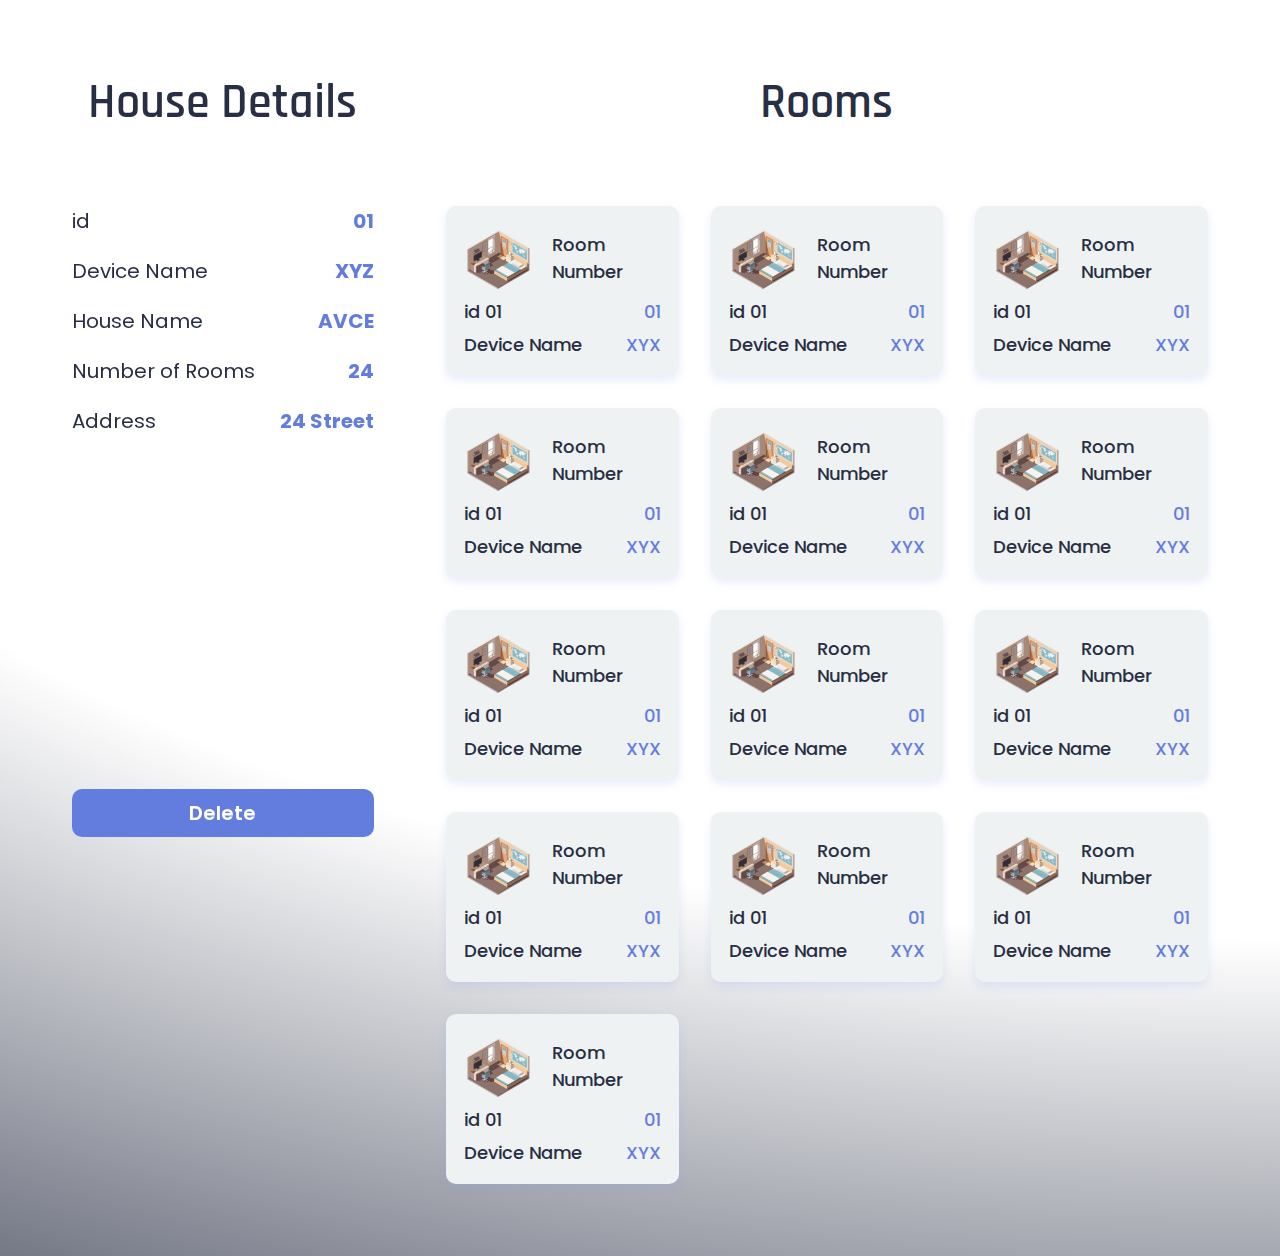
==== room.html @ e06ab044 "Completed" ====
<!DOCTYPE html>
<html lang="en">

<head>
    <meta charset="UTF-8">
    <meta name="viewport" content="width=device-width, initial-scale=1.0">

    <!-- CSS Links -->
    <link rel="stylesheet" href="css/style.css">

    <!-- room CSS Links -->
    <link rel="stylesheet" href="css/room.css">

    <!-- title -->
    <title>Temperature Checker - Room</title>

</head>

<body>

    <div class="house__detail">

        <div class="header__container">

            <h1 class="small__title">
                House Details
            </h1>

            <div class="detail__container">

                <span class="detail__list">
                    id

                    <span>
                        01
                    </span>
                </span>

                <span class="detail__list">
                    Device Name

                    <span>
                        XYZ
                    </span>
                </span>

                <span class="detail__list">
                    House Name

                    <span>
                        AVCE
                    </span>
                </span>

                <span class="detail__list">
                    Number of Rooms

                    <span>
                        24
                    </span>
                </span>

                <span class="detail__list">
                    Address

                    <span>
                        24 Street
                    </span>
                </span>

            </div>

        </div>

        <a href="#" class="btn">
            Delete
        </a>

    </div>

    <div class="room__container">

        <h1 class="small__title">
            Rooms
        </h1>

        <div class="cards__container">

            <div class="room__card">

                <div class="card__img">
                    <img src="images/room.png" alt="Room Image">
                    <span class="room__text">
                        Room Number
                    </span>
                </div>

                <span class="room__text">
                    id 01

                    <span>
                        01
                    </span>
                </span>

                <span class="room__text">
                    Device Name

                    <span>
                        XYX
                    </span>
                </span>

            </div>

            <div class="room__card">

                <div class="card__img">
                    <img src="images/room.png" alt="Room Image">
                    <span class="room__text">
                        Room Number
                    </span>
                </div>

                <span class="room__text">
                    id 01

                    <span>
                        01
                    </span>
                </span>

                <span class="room__text">
                    Device Name

                    <span>
                        XYX
                    </span>
                </span>

            </div>

            <div class="room__card">

                <div class="card__img">
                    <img src="images/room.png" alt="Room Image">
                    <span class="room__text">
                        Room Number
                    </span>
                </div>

                <span class="room__text">
                    id 01

                    <span>
                        01
                    </span>
                </span>

                <span class="room__text">
                    Device Name

                    <span>
                        XYX
                    </span>
                </span>

            </div>

            <div class="room__card">

                <div class="card__img">
                    <img src="images/room.png" alt="Room Image">
                    <span class="room__text">
                        Room Number
                    </span>
                </div>

                <span class="room__text">
                    id 01

                    <span>
                        01
                    </span>
                </span>

                <span class="room__text">
                    Device Name

                    <span>
                        XYX
                    </span>
                </span>

            </div>

            <div class="room__card">

                <div class="card__img">
                    <img src="images/room.png" alt="Room Image">
                    <span class="room__text">
                        Room Number
                    </span>
                </div>

                <span class="room__text">
                    id 01

                    <span>
                        01
                    </span>
                </span>

                <span class="room__text">
                    Device Name

                    <span>
                        XYX
                    </span>
                </span>

            </div>

            <div class="room__card">

                <div class="card__img">
                    <img src="images/room.png" alt="Room Image">
                    <span class="room__text">
                        Room Number
                    </span>
                </div>

                <span class="room__text">
                    id 01

                    <span>
                        01
                    </span>
                </span>

                <span class="room__text">
                    Device Name

                    <span>
                        XYX
                    </span>
                </span>

            </div>

            <div class="room__card">

                <div class="card__img">
                    <img src="images/room.png" alt="Room Image">
                    <span class="room__text">
                        Room Number
                    </span>
                </div>

                <span class="room__text">
                    id 01

                    <span>
                        01
                    </span>
                </span>

                <span class="room__text">
                    Device Name

                    <span>
                        XYX
                    </span>
                </span>

            </div>

            <div class="room__card">

                <div class="card__img">
                    <img src="images/room.png" alt="Room Image">
                    <span class="room__text">
                        Room Number
                    </span>
                </div>

                <span class="room__text">
                    id 01

                    <span>
                        01
                    </span>
                </span>

                <span class="room__text">
                    Device Name

                    <span>
                        XYX
                    </span>
                </span>

            </div>

            <div class="room__card">

                <div class="card__img">
                    <img src="images/room.png" alt="Room Image">
                    <span class="room__text">
                        Room Number
                    </span>
                </div>

                <span class="room__text">
                    id 01

                    <span>
                        01
                    </span>
                </span>

                <span class="room__text">
                    Device Name

                    <span>
                        XYX
                    </span>
                </span>

            </div>

            <div class="room__card">

                <div class="card__img">
                    <img src="images/room.png" alt="Room Image">
                    <span class="room__text">
                        Room Number
                    </span>
                </div>

                <span class="room__text">
                    id 01

                    <span>
                        01
                    </span>
                </span>

                <span class="room__text">
                    Device Name

                    <span>
                        XYX
                    </span>
                </span>

            </div>

            <div class="room__card">

                <div class="card__img">
                    <img src="images/room.png" alt="Room Image">
                    <span class="room__text">
                        Room Number
                    </span>
                </div>

                <span class="room__text">
                    id 01

                    <span>
                        01
                    </span>
                </span>

                <span class="room__text">
                    Device Name

                    <span>
                        XYX
                    </span>
                </span>

            </div>

            <div class="room__card">

                <div class="card__img">
                    <img src="images/room.png" alt="Room Image">
                    <span class="room__text">
                        Room Number
                    </span>
                </div>

                <span class="room__text">
                    id 01

                    <span>
                        01
                    </span>
                </span>

                <span class="room__text">
                    Device Name

                    <span>
                        XYX
                    </span>
                </span>

            </div>

            <div class="room__card">

                <div class="card__img">
                    <img src="images/room.png" alt="Room Image">
                    <span class="room__text">
                        Room Number
                    </span>
                </div>

                <span class="room__text">
                    id 01

                    <span>
                        01
                    </span>
                </span>

                <span class="room__text">
                    Device Name

                    <span>
                        XYX
                    </span>
                </span>

            </div>

        </div>

    </div>

</body>

</html>
---- css/style.css ----
/* ====== Google Fonts (Rajdhani, Poppins, Raleway) ====== */
/* ====== Google Fonts (Rajdhani, Poppins, Raleway) ====== */

@import url('https://fonts.googleapis.com/css2?family=Poppins:ital,wght@0,100;0,200;0,300;0,400;0,500;0,600;0,700;0,800;0,900;1,100;1,200;1,300;1,400;1,500;1,600;1,700;1,800;1,900&family=Rajdhani:wght@300;400;500;600;700&family=Raleway:ital,wght@0,100;0,200;0,300;0,400;0,500;0,600;0,700;0,800;0,900;1,100;1,200;1,300;1,400;1,500;1,600;1,700;1,800;1,900&display=swap');




/* ====== Reset (Universal) ====== */
/* ====== Reset (Universal) ====== */

* {
    margin: 0;
    padding: 0;
    box-sizing: border-box;
    list-style: none;
    text-decoration: none;
    font-family: 'Poppins';
}




/* ====== HTML & BODY (Tag) ====== */
/* ====== HTML & BODY (Tag) ====== */

html,
body {
    width: 100%;
    min-height: 100%;
    background: radial-gradient(259.37% 141.42% at 100% 0%, #FFF 0%, #FFF 52.84%, #282E43 95.78%);
}

body {
    padding: 72px;

    display: flex;
    flex-direction: column;
    align-items: center;
    gap: 72px;
}




/* ====== Selection ====== */
/* ====== Selection ====== */


::selection{
    background-color: var(--primary-color);
    color: #FFF;
}



/* ====== Web Kit Scrollbar ====== */
/* ====== Web Kit Scrollbar ====== */


::-webkit-scrollbar {
    width: 4px;
}

::-webkit-scrollbar-thumb {
    background-color: var(--dark-color);
}




/* ====== Variables (Root) ====== */
/* ====== Variables (Root) ====== */

:root {
    --primary-color: #637DDF;
    --dark-color: #282E43;
}




/* ====== Components ====== */
/* ====== Components ====== */

.title {
    color: var(--dark-color);

    font-family: Rajdhani;
    font-size: 72px;
    font-style: normal;
    font-weight: 700;
    line-height: normal;
}

.small__title {
    color: var(--dark-color);

    font-family: Rajdhani;
    font-size: 48px;
    font-weight: 600;
    
    >span{
        font-family: Rajdhani;
        color: var(--primary-color);
    }
}

.btn {

    /* Layout */

    display: flex;
    padding: 9px 20px;
    justify-content: center;
    align-items: center;

    /* Style */

    border-radius: 10px;
    background: #637DDF;

    color: #FFF;
    font-size: 20px;
    font-style: normal;
    font-weight: 600;
    line-height: normal;
}
---- css/room.css ----
body {
    display: flex;
    flex-direction: row;
    align-items: start;
    gap: 72px;
}

.house__detail {

    top: 72px;
    position: sticky;

    display: flex;
    flex-direction: column;
    justify-content: space-between;
    align-items: center;
    min-height: 85svh;

    width: 450px;

    .header__container {
        display: flex;
        flex-direction: column;
        align-items: center;
        gap: 72px;

        width: 100%;

        .detail__container {
            display: flex;
            flex-direction: column;
            gap: 20px;

            width: 100%;

            .detail__list {

                /* Layout */

                display: flex;
                align-items: center;
                justify-content: space-between;

                width: 100%;

                /* Style */

                color: var(--dark-color);
                font-size: 20px;
                font-weight: 400;

                >span {
                    color: var(--primary-color);
                    font-size: 20px;
                    font-weight: 700;
                }
            }
        }
    }


    .btn {
        transition: .3s;
        width: 100%;
    }

    .btn:hover {
        animation: scale__small__big .2s 1;
    }
}


.room__container {
    display: flex;
    align-items: center;
    flex-direction: column;
    gap: 72px;

    width: 100%;

    .cards__container {
        width: 100%;

        display: grid;
        gap: 32px;
        grid-template-columns: repeat(3, 1fr);

        .room__card {

            /* Layout */

            display: flex;
            flex-direction: column;
            gap: 6px;

            padding: 18px;

            transition: .3s;

            /* Style */

            border-radius: 10px;
            background: #EEF2F3;
            box-shadow: 0px 4px 9.4px 0px rgba(133, 160, 251, 0.20);

            .card__img {

                /* Layout */

                display: flex;
                align-items: center;
                gap: 20px;

            }

            .room__text {

                /* Layout */

                display: flex;
                align-items: center;
                justify-content: space-between;
                width: 100%;

                /* Style */

                color: var(--dark-color);
                font-family: Poppins;
                font-size: 18px;
                font-style: normal;
                font-weight: 500;
                line-height: normal;

                >span {
                    color: var(--primary-color);
                }
            }

            >.house__text {
                padding-left: 7px;
            }
        }

        .room__card:hover{
            transform: scale(1.08);
        }
    }
}


@keyframes scale__small__big {
    0% {
        scale: 1;
    }

    25% {
        scale: .95;
    }

    65% {
        scale: 1.05;
    }

    100% {
        scale: 1;
    }
}
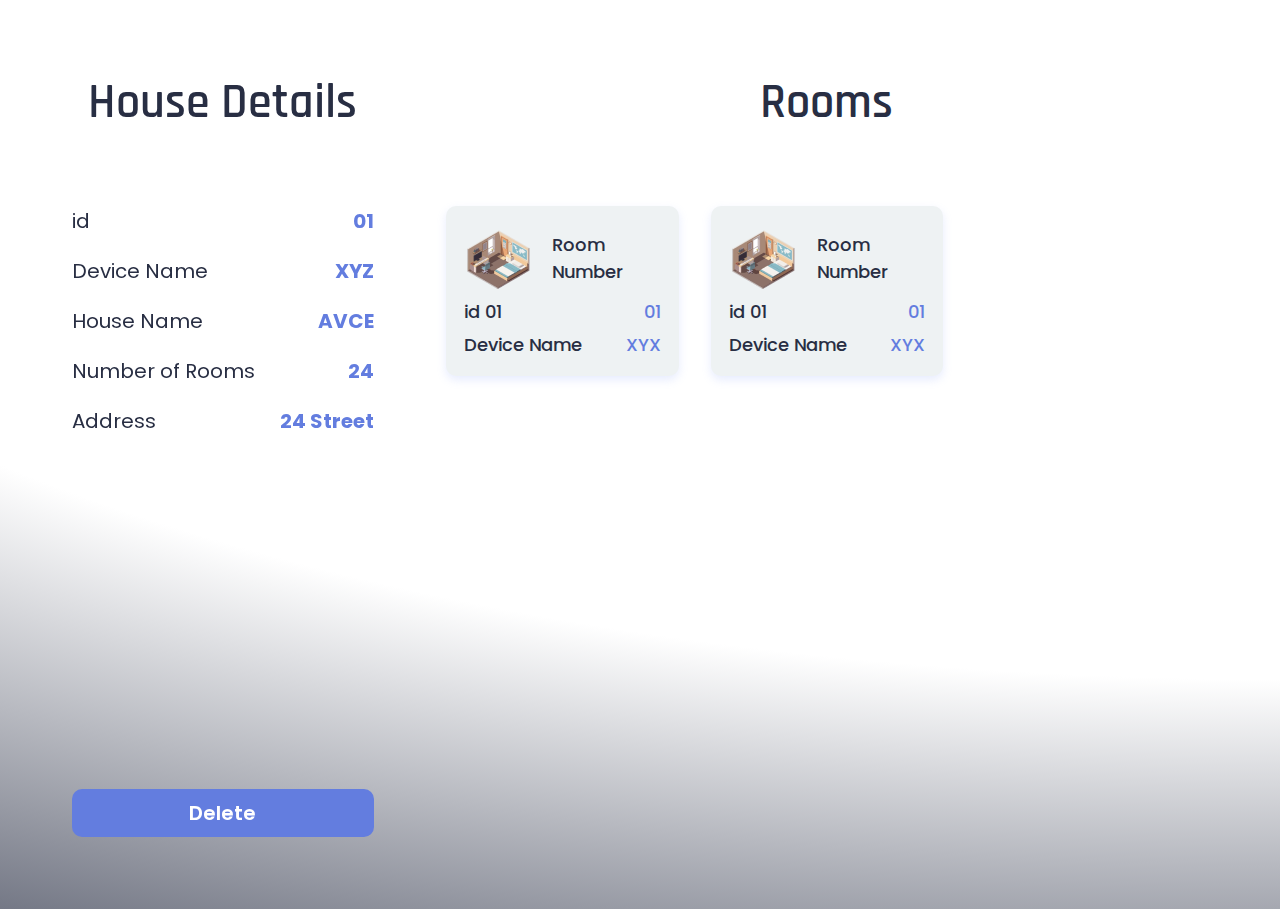
==== commit fea2f18d: "update" ====
--- a/room.html
+++ b/room.html
@@ -140,302 +140,6 @@
 
             </div>
 
-            <div class="room__card">
-
-                <div class="card__img">
-                    <img src="images/room.png" alt="Room Image">
-                    <span class="room__text">
-                        Room Number
-                    </span>
-                </div>
-
-                <span class="room__text">
-                    id 01
-
-                    <span>
-                        01
-                    </span>
-                </span>
-
-                <span class="room__text">
-                    Device Name
-
-                    <span>
-                        XYX
-                    </span>
-                </span>
-
-            </div>
-
-            <div class="room__card">
-
-                <div class="card__img">
-                    <img src="images/room.png" alt="Room Image">
-                    <span class="room__text">
-                        Room Number
-                    </span>
-                </div>
-
-                <span class="room__text">
-                    id 01
-
-                    <span>
-                        01
-                    </span>
-                </span>
-
-                <span class="room__text">
-                    Device Name
-
-                    <span>
-                        XYX
-                    </span>
-                </span>
-
-            </div>
-
-            <div class="room__card">
-
-                <div class="card__img">
-                    <img src="images/room.png" alt="Room Image">
-                    <span class="room__text">
-                        Room Number
-                    </span>
-                </div>
-
-                <span class="room__text">
-                    id 01
-
-                    <span>
-                        01
-                    </span>
-                </span>
-
-                <span class="room__text">
-                    Device Name
-
-                    <span>
-                        XYX
-                    </span>
-                </span>
-
-            </div>
-
-            <div class="room__card">
-
-                <div class="card__img">
-                    <img src="images/room.png" alt="Room Image">
-                    <span class="room__text">
-                        Room Number
-                    </span>
-                </div>
-
-                <span class="room__text">
-                    id 01
-
-                    <span>
-                        01
-                    </span>
-                </span>
-
-                <span class="room__text">
-                    Device Name
-
-                    <span>
-                        XYX
-                    </span>
-                </span>
-
-            </div>
-
-            <div class="room__card">
-
-                <div class="card__img">
-                    <img src="images/room.png" alt="Room Image">
-                    <span class="room__text">
-                        Room Number
-                    </span>
-                </div>
-
-                <span class="room__text">
-                    id 01
-
-                    <span>
-                        01
-                    </span>
-                </span>
-
-                <span class="room__text">
-                    Device Name
-
-                    <span>
-                        XYX
-                    </span>
-                </span>
-
-            </div>
-
-            <div class="room__card">
-
-                <div class="card__img">
-                    <img src="images/room.png" alt="Room Image">
-                    <span class="room__text">
-                        Room Number
-                    </span>
-                </div>
-
-                <span class="room__text">
-                    id 01
-
-                    <span>
-                        01
-                    </span>
-                </span>
-
-                <span class="room__text">
-                    Device Name
-
-                    <span>
-                        XYX
-                    </span>
-                </span>
-
-            </div>
-
-            <div class="room__card">
-
-                <div class="card__img">
-                    <img src="images/room.png" alt="Room Image">
-                    <span class="room__text">
-                        Room Number
-                    </span>
-                </div>
-
-                <span class="room__text">
-                    id 01
-
-                    <span>
-                        01
-                    </span>
-                </span>
-
-                <span class="room__text">
-                    Device Name
-
-                    <span>
-                        XYX
-                    </span>
-                </span>
-
-            </div>
-
-            <div class="room__card">
-
-                <div class="card__img">
-                    <img src="images/room.png" alt="Room Image">
-                    <span class="room__text">
-                        Room Number
-                    </span>
-                </div>
-
-                <span class="room__text">
-                    id 01
-
-                    <span>
-                        01
-                    </span>
-                </span>
-
-                <span class="room__text">
-                    Device Name
-
-                    <span>
-                        XYX
-                    </span>
-                </span>
-
-            </div>
-
-            <div class="room__card">
-
-                <div class="card__img">
-                    <img src="images/room.png" alt="Room Image">
-                    <span class="room__text">
-                        Room Number
-                    </span>
-                </div>
-
-                <span class="room__text">
-                    id 01
-
-                    <span>
-                        01
-                    </span>
-                </span>
-
-                <span class="room__text">
-                    Device Name
-
-                    <span>
-                        XYX
-                    </span>
-                </span>
-
-            </div>
-
-            <div class="room__card">
-
-                <div class="card__img">
-                    <img src="images/room.png" alt="Room Image">
-                    <span class="room__text">
-                        Room Number
-                    </span>
-                </div>
-
-                <span class="room__text">
-                    id 01
-
-                    <span>
-                        01
-                    </span>
-                </span>
-
-                <span class="room__text">
-                    Device Name
-
-                    <span>
-                        XYX
-                    </span>
-                </span>
-
-            </div>
-
-            <div class="room__card">
-
-                <div class="card__img">
-                    <img src="images/room.png" alt="Room Image">
-                    <span class="room__text">
-                        Room Number
-                    </span>
-                </div>
-
-                <span class="room__text">
-                    id 01
-
-                    <span>
-                        01
-                    </span>
-                </span>
-
-                <span class="room__text">
-                    Device Name
-
-                    <span>
-                        XYX
-                    </span>
-                </span>
-
-            </div>
 
         </div>
 
--- a/css/room.css
+++ b/css/room.css
@@ -6,7 +6,7 @@
 }
 
 .house__detail {
-
+ 
     top: 72px;
     position: sticky;
 
@@ -70,7 +70,7 @@
 }
 
 
-.room__container {
+.room__container { 
     display: flex;
     align-items: center;
     flex-direction: column;
